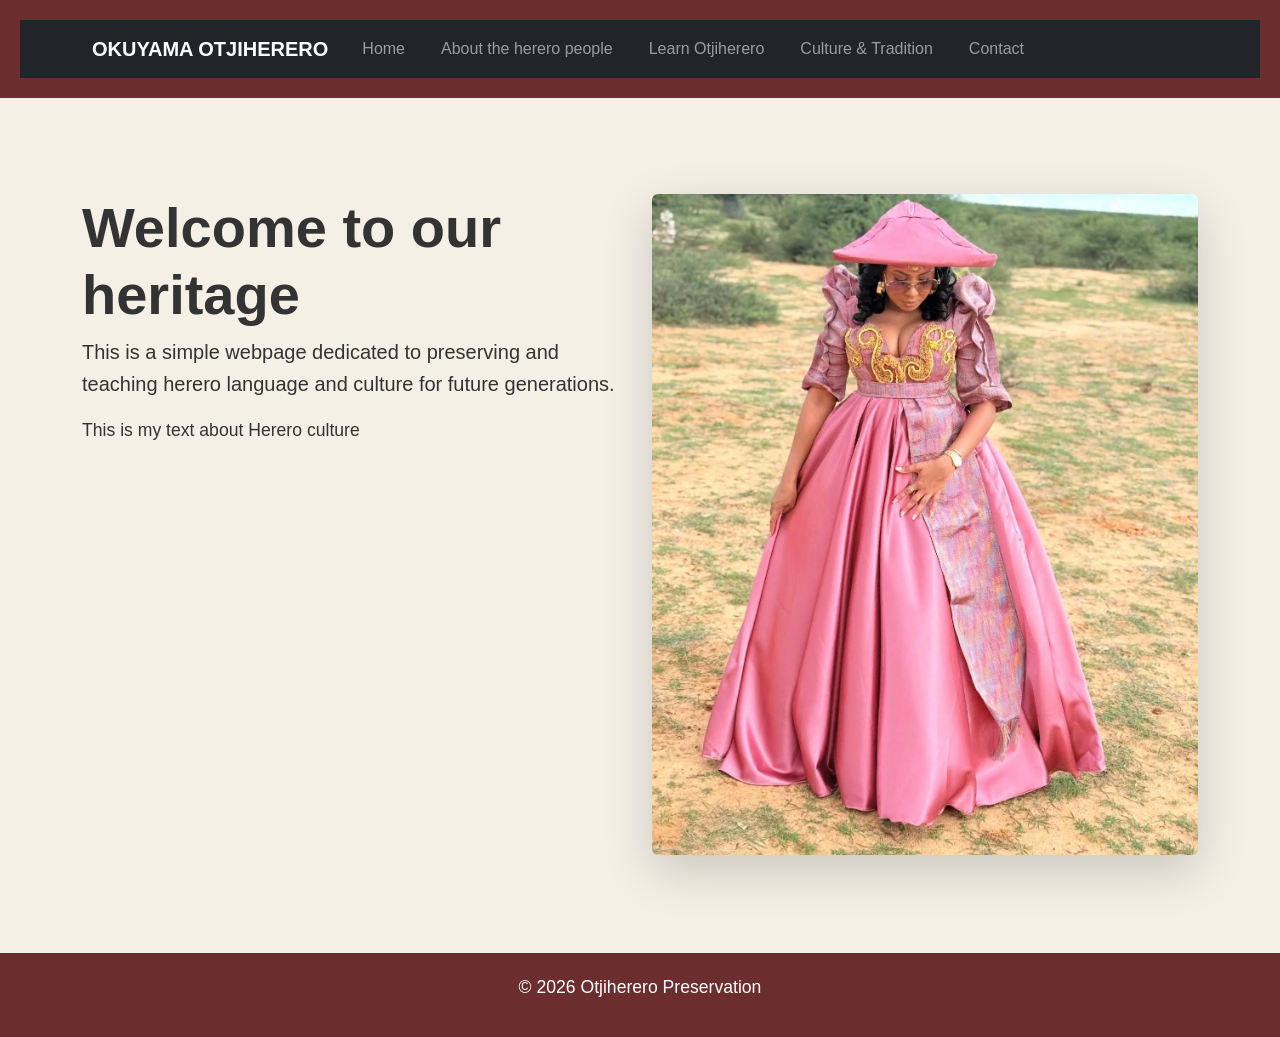
==== index.html @ 2dea7fc0 "Edited all pages" ====
<!DOCTYPE html>
<html lang="en">
<head>
   <meta charset="UTF-8">
   <meta name="viewport" content="width=device-width, initial-scale=1.0"> 
   <title>
      OKUYAMA OTJIHERERO 
      | PRESERVING HERERO CULTURE
   </title>
   <!--Bootstrap CSS-->
   <link href="https://cdn.jsdelivr.net/npm/bootstrap@5.3.0/dist/css/bootstrap.min.css" rel="stylesheet">
   <!--Custom CSS-->
   <link rel="stylesheet" href="styles.css">
</head>
<body>
   <header>
      <nav class="navbar navbar-expand-lg navbar-dark bg-dark">
         <div class="container">
            <a class="navbar-brand" href="index.html">OKUYAMA OTJIHERERO</a>
            <button class="navbar-toggler" type="button" data-bs-toggle="collapse" data-bs-target="#navbarNav">
               <span class="navbar-toggler-icon"></span>
            </button>
            <div class="collapse navbar-collapse" id="navbarNav">
               <ul class="navbar-nav">
                  <li class="nav-item">
                     <a class="nav-link" href="index.html">Home</a>
                  </li>
                  <li class="nav-item">
                     <a class="nav-link" href="about.html">About the herero people</a>
                  </li>
                  <li class="nav-item">
                     <a class="nav-link" href="language.html">Learn Otjiherero</a>
                  </li>
                  <li class="nav-item">
                     <a class="nav-link" href="culture.html">Culture & Tradition</a>
                  </li>
                  <li class="nav-item">
                     <a class="nav-link" href="contact.html">Contact</a>
                  </li>
               </ul>
            </div>  
         </div>
      </nav>
   </header>

   <main class="container my-5 py-5">
      <div class="row align-item-center">
       <div class="col-md-6">
        <h1 class="display-4 fw-bold">Welcome to our heritage</h1>
        <p class="lead">
         This is a simple webpage dedicated to preserving and teaching 
         herero language and culture for future generations.</P>
        <p>This is my text about Herero culture</p>
       </div>
       <div class="col-md-6 text-center">
         <img src="images/dress.jpg" alt="A herero victorian-inspired dress" class="img-fluid rounded shadow-lg border-brown">  
       </div> 
      </div>
   </main>

   <footer>
      <div class="container">
       <p>&copy; 2026 Otjiherero Preservation</p>
      </div>
   </footer>
   <!--Bootstrap JS and dependencies-->
   <script src="https://cdn.net/npm/@popperjs/core@2.11.6/dist/popper.min.js"></script>
   <script src="https://cdn.jsdelivr.net/npm/bootstrap@5.3.0/dist/js/bootstrap.min.js"></script>
</body>
</html>
---- styles.css ----
body {
  font-family: Arial, sans-serif;
  color: #333;
  background-color: #f5f0e6;
  margin: 0;
  padding: 0;
  line-height: 1.6; 
}

header {
  background-color: #6b2d2d;
  color: white;
  padding: 20px;
  text-align: center;
}    

header h1 {
    margin: 0;
}

nav a {
    color: white;
    text-decoration: none;
    margin: 0 10px;
    font-weight: bold;
}

nav a:hover {
    text-decoration: underline;
}

main {
    padding: 20px;
    max-width: 800px;
    margin: 0 auto;
}


footer {
    background-color: #6b2d2d;
    color: white;
    text-align: center;
    padding: 20px;
    width: 100%;
    margin-top: 50px;
}

p {
    font-size: 1.1em;
}

a {
 color: #333;
 text-decoration: none;
}

a:hover {
 text-decoration: underline;
}

main a[href^="mailto"]{
 color:#6b2d2d;
 font-weight: bold;
}

.custom-btn{
  background-color: #333;
  color: white;
  border: none;
  padding: 10px 20px;
}

.custom-btn:hover{
    background-color: #4a1f14; /*Darker red when hovering */
    color: white;
}
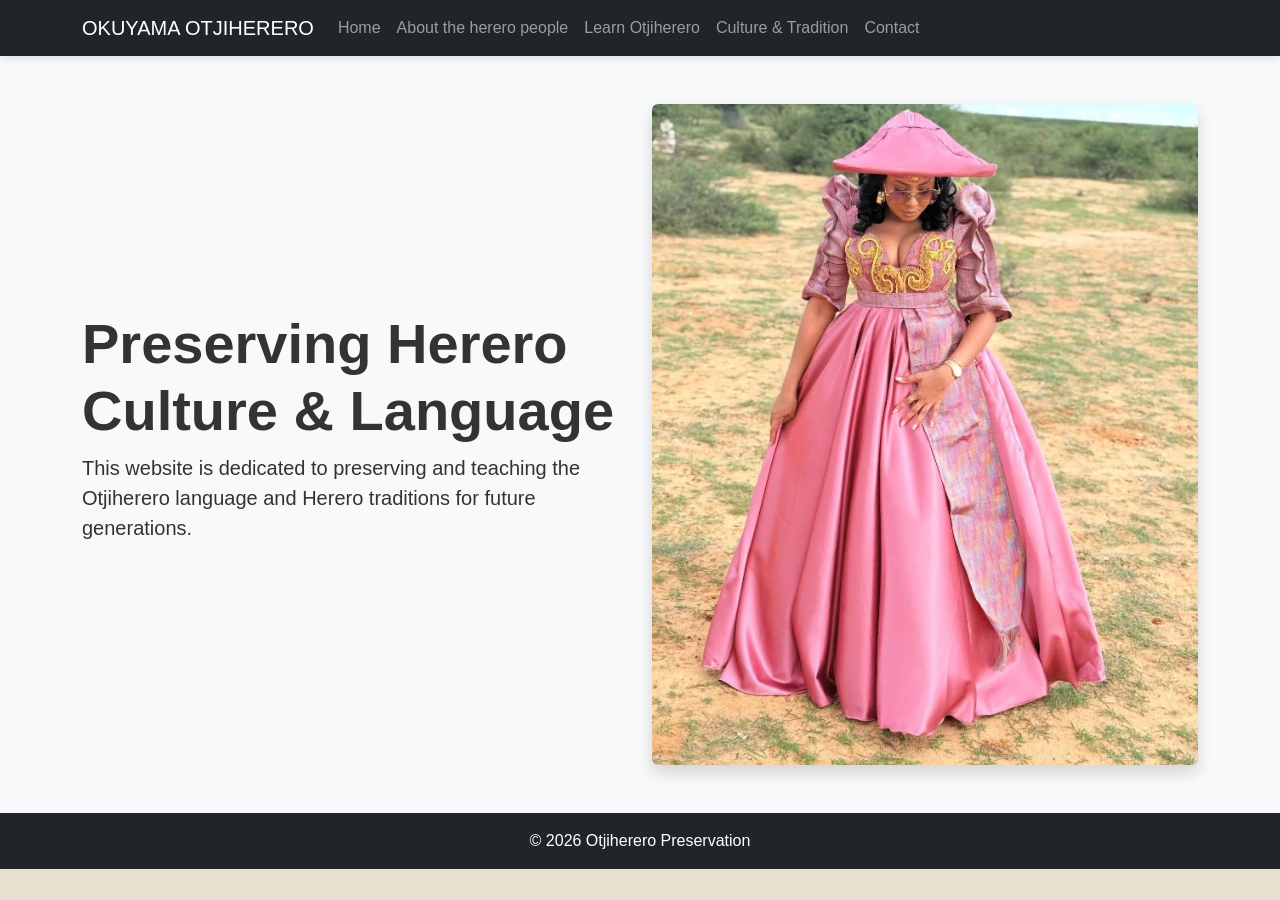
==== commit b228eedb: "All corrected" ====
--- a/index.html
+++ b/index.html
@@ -13,8 +13,8 @@
    <link rel="stylesheet" href="styles.css">
 </head>
 <body>
-   <header>
-      <nav class="navbar navbar-expand-lg navbar-dark bg-dark">
+   <!-- ===== NAVBAR ===== -->
+   <nav class="navbar navbar-expand-lg navbar-dark bg-dark">
          <div class="container">
             <a class="navbar-brand" href="index.html">OKUYAMA OTJIHERERO</a>
             <button class="navbar-toggler" type="button" data-bs-toggle="collapse" data-bs-target="#navbarNav">
@@ -22,49 +22,50 @@
             </button>
             <div class="collapse navbar-collapse" id="navbarNav">
                <ul class="navbar-nav">
-                  <li class="nav-item">
-                     <a class="nav-link" href="index.html">Home</a>
-                  </li>
-                  <li class="nav-item">
-                     <a class="nav-link" href="about.html">About the herero people</a>
-                  </li>
-                  <li class="nav-item">
-                     <a class="nav-link" href="language.html">Learn Otjiherero</a>
-                  </li>
-                  <li class="nav-item">
-                     <a class="nav-link" href="culture.html">Culture & Tradition</a>
-                  </li>
-                  <li class="nav-item">
-                     <a class="nav-link" href="contact.html">Contact</a>
-                  </li>
+                  <li class="nav-item"><a class="nav-link" href="index.html">Home</a></li>
+                  <li class="nav-item"><a class="nav-link" href="about.html">About the herero people</a></li>
+                  <li class="nav-item"><a class="nav-link" href="language.html">Learn Otjiherero</a></li>
+                  <li class="nav-item"><a class="nav-link" href="culture.html">Culture & Tradition</a></li>
+                  <li class="nav-item"><a class="nav-link" href="contact.html">Contact</a></li>
                </ul>
             </div>  
          </div>
-      </nav>
-   </header>
+   </nav>
 
-   <main class="container my-5 py-5">
-      <div class="row align-item-center">
-       <div class="col-md-6">
-        <h1 class="display-4 fw-bold">Welcome to our heritage</h1>
-        <p class="lead">
-         This is a simple webpage dedicated to preserving and teaching 
-         herero language and culture for future generations.</P>
-        <p>This is my text about Herero culture</p>
-       </div>
-       <div class="col-md-6 text-center">
-         <img src="images/dress.jpg" alt="A herero victorian-inspired dress" class="img-fluid rounded shadow-lg border-brown">  
-       </div> 
-      </div>
-   </main>
+   <!-- ===== HERO SECTION ===== -->
+<section class="bg-light py-5">
+    <div class="container">
+        <div class="row align-items-center">
 
-   <footer>
-      <div class="container">
-       <p>&copy; 2026 Otjiherero Preservation</p>
-      </div>
-   </footer>
-   <!--Bootstrap JS and dependencies-->
-   <script src="https://cdn.net/npm/@popperjs/core@2.11.6/dist/popper.min.js"></script>
-   <script src="https://cdn.jsdelivr.net/npm/bootstrap@5.3.0/dist/js/bootstrap.min.js"></script>
+            <!-- Text -->
+            <div class="col-md-6">
+                <h2 class="display-4 fw-bold">
+                    Preserving Herero Culture & Language
+                </h2>
+                <p class="lead">
+                    This website is dedicated to preserving and teaching 
+                    the Otjiherero language and Herero traditions for 
+                    future generations.
+                </p>
+            </div>
+
+            <!-- Image -->
+            <div class="col-md-6 text-center">
+                <img src="images/dress.jpg"alt="Herero Victorian inspired traditional dress"class="img-fluid rounded shadow">
+            </div>
+
+        </div>
+    </div>
+</section>
+
+<!-- ===== FOOTER ===== -->
+<footer class="bg-dark text-white text-center py-3">
+    <div class="container">
+        <p class="mb-0">&copy; 2026 Otjiherero Preservation</p>
+    </div>
+</footer>
+
+<!-- Bootstrap JS -->
+<script src="https://cdn.jsdelivr.net/npm/bootstrap@5.3.0/dist/js/bootstrap.bundle.min.js"></script>
 </body>
 </html>
--- a/styles.css
+++ b/styles.css
@@ -1,76 +1,49 @@
+/* Basic page style */
 body {
-  font-family: Arial, sans-serif;
-  color: #333;
-  background-color: #f5f0e6;
-  margin: 0;
-  padding: 0;
-  line-height: 1.6; 
+    font-family: Arial, sans-serif;
+    background-color: #e8dfd1;
+    color: #333;
 }
 
-header {
-  background-color: #6b2d2d;
-  color: white;
-  padding: 20px;
-  text-align: center;
-}    
-
-header h1 {
-    margin: 0;
+/* Add small shadow to navbar */
+.navbar {
+    box-shadow: 0 3px 8px rgba(0, 0, 0, 0.1);
 }
 
-nav a {
-    color: white;
-    text-decoration: none;
-    margin: 0 10px;
-    font-weight: bold;
+/* Hero section box */
+.hero-section {
+    background-color: white;
+    border-radius: 10px;
+    padding: 40px;
 }
 
-nav a:hover {
-    text-decoration: underline;
+/* Custom button color */
+.btn-dark {
+    background-color: #6b2d2d;
+    border: none;
 }
 
-main {
-    padding: 20px;
-    max-width: 800px;
-    margin: 0 auto;
+.btn-dark:hover {
+    background-color: #8a3c3c;
 }
 
+.custom-btn{
+    background-color: #333;
+    color: white;
+    border: none;
+    padding: 10px 20px;
+}
 
+.custom-btn:hover{
+    background-color: #4a1f14; /*Darker red when hovering*/
+    color: white;
+}
+
+/* Footer text size */
 footer {
     background-color: #6b2d2d;
     color: white;
     text-align: center;
-    padding: 20px;
+    padding: 15px;
     width: 100%;
-    margin-top: 50px;
-}
-
-p {
-    font-size: 1.1em;
-}
-
-a {
- color: #333;
- text-decoration: none;
-}
-
-a:hover {
- text-decoration: underline;
-}
-
-main a[href^="mailto"]{
- color:#6b2d2d;
- font-weight: bold;
-}
-
-.custom-btn{
-  background-color: #333;
-  color: white;
-  border: none;
-  padding: 10px 20px;
-}
-
-.custom-btn:hover{
-    background-color: #4a1f14; /*Darker red when hovering */
-    color: white;
 }
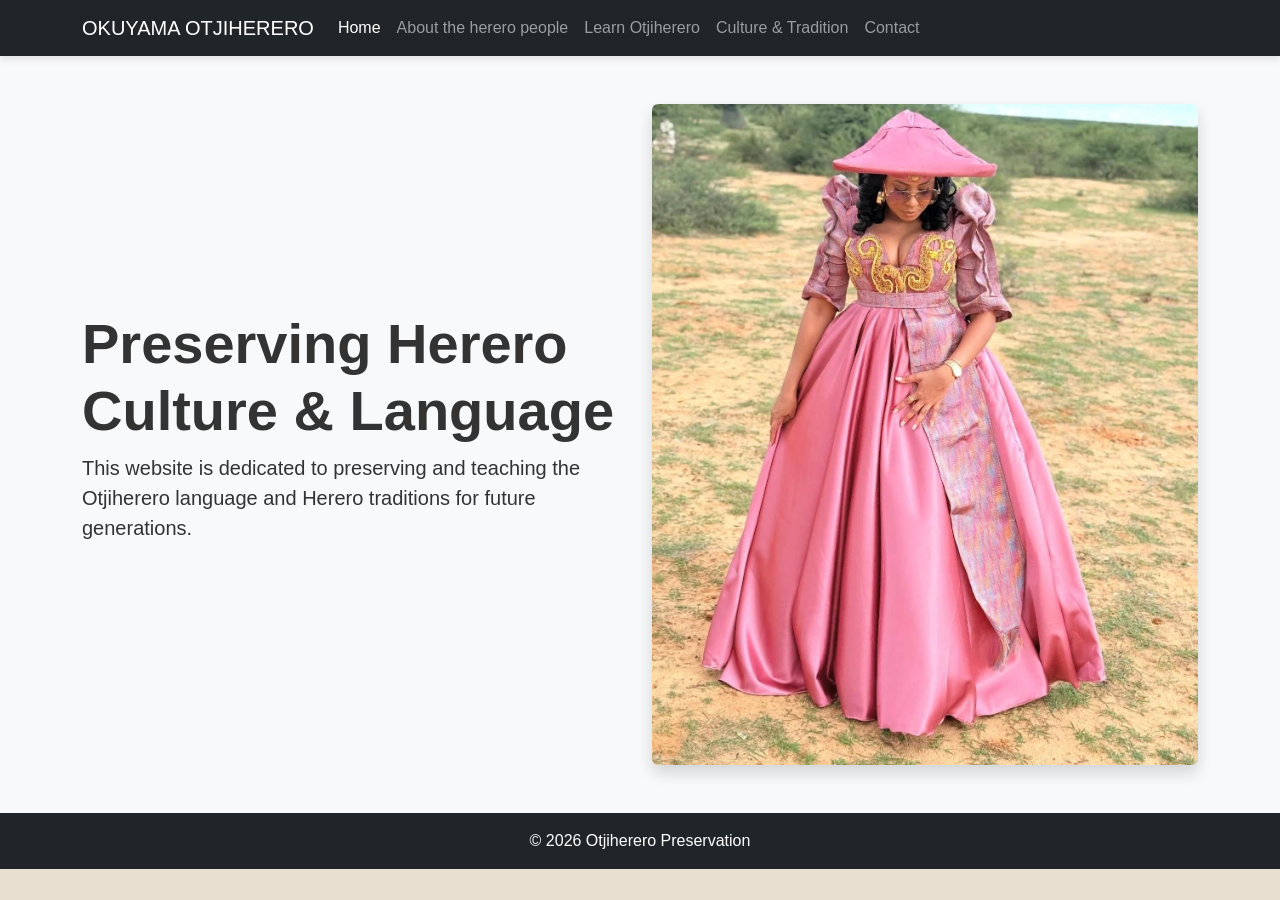
==== commit 4ea1a680: "All updated content" ====
--- a/index.html
+++ b/index.html
@@ -3,18 +3,16 @@
 <head>
    <meta charset="UTF-8">
    <meta name="viewport" content="width=device-width, initial-scale=1.0"> 
-   <title>
-      OKUYAMA OTJIHERERO 
-      | PRESERVING HERERO CULTURE
-   </title>
+   <title>OKUYAMA OTJIHERERO| PRESERVING HERERO CULTURE</title>
    <!--Bootstrap CSS-->
    <link href="https://cdn.jsdelivr.net/npm/bootstrap@5.3.0/dist/css/bootstrap.min.css" rel="stylesheet">
    <!--Custom CSS-->
    <link rel="stylesheet" href="styles.css">
 </head>
 <body>
-   <!-- ===== NAVBAR ===== -->
-   <nav class="navbar navbar-expand-lg navbar-dark bg-dark">
+    <header>
+     <!-- ===== NAVBAR ===== -->
+      <nav class="navbar navbar-expand-lg navbar-dark bg-dark">
          <div class="container">
             <a class="navbar-brand" href="index.html">OKUYAMA OTJIHERERO</a>
             <button class="navbar-toggler" type="button" data-bs-toggle="collapse" data-bs-target="#navbarNav">
@@ -22,7 +20,7 @@
             </button>
             <div class="collapse navbar-collapse" id="navbarNav">
                <ul class="navbar-nav">
-                  <li class="nav-item"><a class="nav-link" href="index.html">Home</a></li>
+                  <li class="nav-item"><a class="nav-link active" aria-current="page" href="index.html">Home</a></li>
                   <li class="nav-item"><a class="nav-link" href="about.html">About the herero people</a></li>
                   <li class="nav-item"><a class="nav-link" href="language.html">Learn Otjiherero</a></li>
                   <li class="nav-item"><a class="nav-link" href="culture.html">Culture & Tradition</a></li>
@@ -30,8 +28,10 @@
                </ul>
             </div>  
          </div>
-   </nav>
+      </nav>
+   </header>
 
+<main>
    <!-- ===== HERO SECTION ===== -->
 <section class="bg-light py-5">
     <div class="container">
@@ -43,28 +43,25 @@
                     Preserving Herero Culture & Language
                 </h2>
                 <p class="lead">
-                    This website is dedicated to preserving and teaching 
-                    the Otjiherero language and Herero traditions for 
-                    future generations.
+                    This website is dedicated to preserving and teaching the Otjiherero language and Herero traditions for future generations.
                 </p>
             </div>
 
             <!-- Image -->
             <div class="col-md-6 text-center">
-                <img src="images/dress.jpg"alt="Herero Victorian inspired traditional dress"class="img-fluid rounded shadow">
+                <img src="images/dress.jpg" alt="Herero Victorian inspired traditional dress" width="600" height="400" class="img-fluid rounded shadow">
             </div>
 
         </div>
     </div>
 </section>
-
+</main>
 <!-- ===== FOOTER ===== -->
 <footer class="bg-dark text-white text-center py-3">
     <div class="container">
-        <p class="mb-0">&copy; 2026 Otjiherero Preservation</p>
+        <p class="mb-0"> &copy; 2026 Otjiherero Preservation</p>
     </div>
 </footer>
-
 <!-- Bootstrap JS -->
 <script src="https://cdn.jsdelivr.net/npm/bootstrap@5.3.0/dist/js/bootstrap.bundle.min.js"></script>
 </body>
--- a/styles.css
+++ b/styles.css
@@ -7,6 +7,7 @@
 
 /* Add small shadow to navbar */
 .navbar {
+    /* horizontal | vertical | blur | color */
     box-shadow: 0 3px 8px rgba(0, 0, 0, 0.1);
 }
 
@@ -46,4 +47,21 @@
     text-align: center;
     padding: 15px;
     width: 100%;
+}
+
+/* Styling the table */
+table {
+    width: 40%;
+    border-collapse: collapse;
+    margin: 1opx auto;
+}
+
+th, td {
+    border: 1px solid #333;
+    padding: 5px;
+    text-align: center;
+}
+
+th {
+    background-color: #f2f2f2;
 }
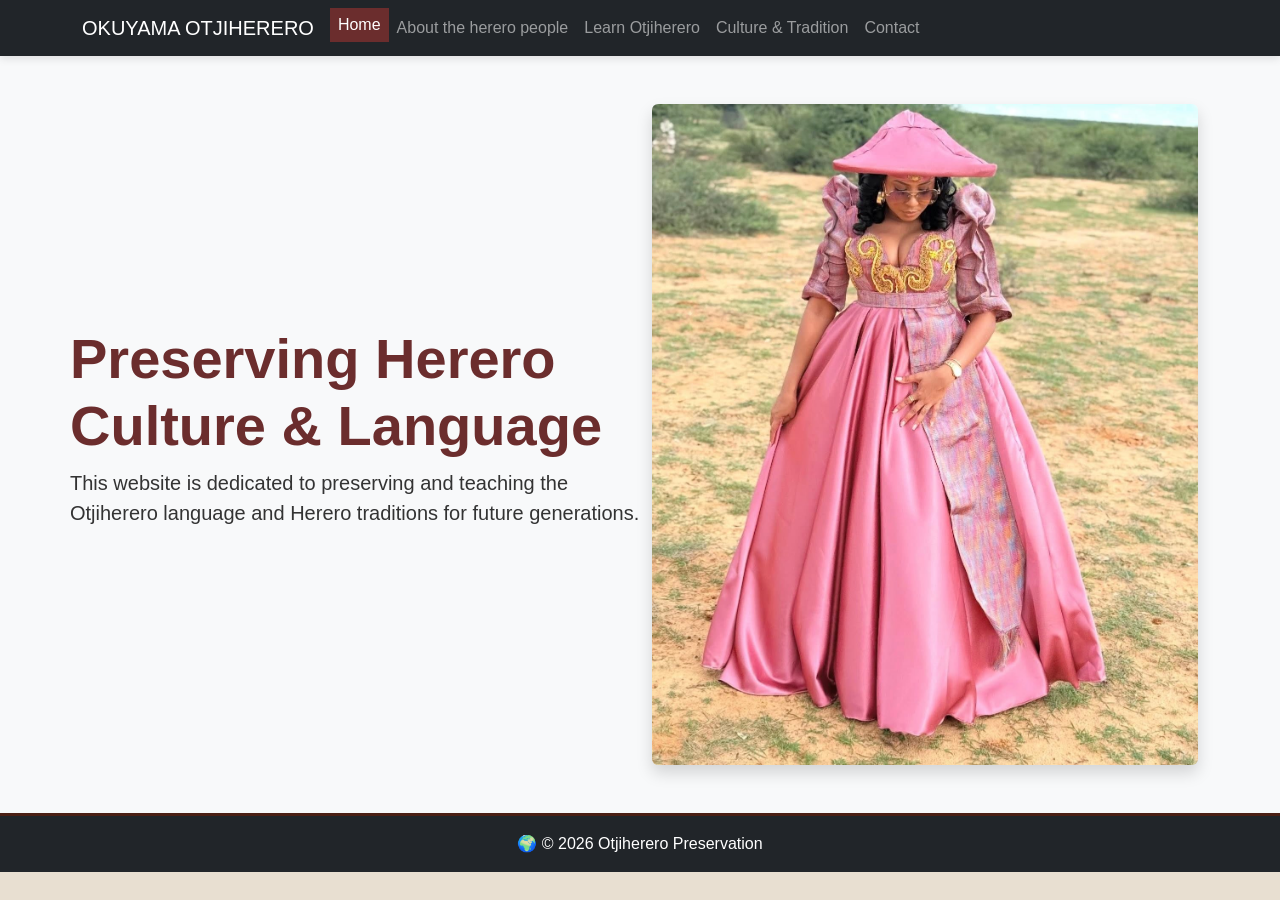
==== commit 91be5d8a: "Updated content" ====
--- a/index.html
+++ b/index.html
@@ -38,10 +38,10 @@
         <div class="row align-items-center">
 
             <!-- Text -->
-            <div class="col-md-6">
-                <h2 class="display-4 fw-bold">
+            <div class="col-md-6 fade-in" id="hero-text">
+                <h1 class="display-4 fw-bold heading-herero">
                     Preserving Herero Culture & Language
-                </h2>
+                </h1>
                 <p class="lead">
                     This website is dedicated to preserving and teaching the Otjiherero language and Herero traditions for future generations.
                 </p>
@@ -57,6 +57,7 @@
 </section>
 </main>
 <!-- ===== FOOTER ===== -->
+ <button id="backToTop" style="display: none; position: fixed; bottom: 30px; right: 30px; z-index: 999;" class="btn btn-dark">&#8679; Top</button>
 <footer class="bg-dark text-white text-center py-3">
     <div class="container">
         <p class="mb-0"> &copy; 2026 Otjiherero Preservation</p>
@@ -65,4 +66,4 @@
 <!-- Bootstrap JS -->
 <script src="https://cdn.jsdelivr.net/npm/bootstrap@5.3.0/dist/js/bootstrap.bundle.min.js"></script>
 </body>
-</html>+</h
--- a/styles.css
+++ b/styles.css
@@ -1,11 +1,41 @@
+/* CSS VRIABLES */
+:root {
+    --herero-red: #6b2d2d;
+    --herero-dark: #4a1f14;
+    --herero-bg: #e8dfd1;
+    --herero-light: #f9f3f0;
+    --herero-white: #ffffff;
+}
+
 /* Basic page style */
 body {
     font-family: Arial, sans-serif;
-    background-color: #e8dfd1;
+    background-color: var(--herero-bg);
     color: #333;
 }
+/* heading style*/
+h1, h2, h3 {
+    font-size: georgia, serif;
+}
+.heading-herero {
+    color: var(--herero-red);
+}
 
-/* Add small shadow to navbar */
+/* Add small color and shadow transition to navbar */
+nav .navbar {
+    font-size: 0.95;
+    border-radius: 5px;
+    transition: background-clor 0.3s ease;
+}
+nav .nav-link.active {
+    background-color: #6b2d2d;
+    color: white !important;
+    padding: 5px 10px;
+}
+nav .nav-link:hover {
+    background-color: rgba(107, 45, 45, 0.2);
+    color: white !important;
+}
 .navbar {
     /* horizontal | vertical | blur | color */
     box-shadow: 0 3px 8px rgba(0, 0, 0, 0.1);
@@ -13,19 +43,20 @@
 
 /* Hero section box */
 .hero-section {
-    background-color: white;
+    background-color: var(--herero-white);
     border-radius: 10px;
     padding: 40px;
+    border-bottom: 3px solid var(--herero-red);
 }
 
 /* Custom button color */
 .btn-dark {
-    background-color: #6b2d2d;
+    background-color: var(--herero-red);
     border: none;
 }
 
 .btn-dark:hover {
-    background-color: #8a3c3c;
+    background-color: var(--herero-dark);
 }
 
 .custom-btn{
@@ -33,35 +64,110 @@
     color: white;
     border: none;
     padding: 10px 20px;
+    border-radius: 5px;
 }
 
 .custom-btn:hover{
-    background-color: #4a1f14; /*Darker red when hovering*/
+    background-color: var(--herero-dark); /*Darker red when hovering*/
     color: white;
+}
+
+/* hero text container */
+#hero-text {
+    padding: 2rem 0;
 }
 
 /* Footer text size */
 footer {
-    background-color: #6b2d2d;
+    background-color: var(--herero-red);
     color: white;
     text-align: center;
     padding: 15px;
     width: 100%;
+    border-top: 3px solid var(--herero-dark);
+}
+footer p::before {
+    content: "🌍";
 }
 
 /* Styling the table */
 table {
-    width: 40%;
+    width: 60%;
     border-collapse: collapse;
-    margin: 1opx auto;
+    margin: 10px auto;
 }
 
 th, td {
     border: 1px solid #333;
-    padding: 5px;
+    padding: 8px 12px;
     text-align: center;
 }
 
 th {
-    background-color: #f2f2f2;
-}+    background-color: var(--herero-red);
+}
+tr:nth-child(even) {
+    background-color: #f2e8e7;
+}
+tr:hover {
+    background-color: #ddd;
+}
+
+/* card hover effect */
+.custom-card {
+    border: none;
+    border-radius: 10px;
+    box-shadow: 0 4px 12px rgba(0, 0, 0, 0.1);
+    transition: transform 0.3s ease;
+}
+.custom-card:hover {
+    transform: translateY(-5px);
+}
+
+/* ANIMATION */
+@keyframes fadeInUp {
+    from{
+        opacity: 0;
+        transform: translateY(30px);
+    }
+    to {
+        opacity: 1;
+        transform: translateY(0);
+    }
+}
+/* Apply animation */
+.fade-in {
+    animation: fadeInUp 1s ease forwards;
+}
+
+/* MEDIA QUERY */
+     /* tablet */
+    @media (max-width: 768px) {
+     .hero-section {
+        text-align: center;
+        padding: 20px;
+     }
+     .hero-section img {
+        margin-top: 1.5rem;
+        width: 100%;
+     }
+     h1 {
+      font-size: 1.8rem;
+     }
+     table {
+        width: 100%;
+        font-size: 0.85;
+     }
+    }
+    /* Phone */
+    @media (max-width: 480px) {
+      .nav-brand {
+        font-size: 1rem;
+      }  
+      body {
+        font-size: 0.9rem;
+      }
+      footer p {
+        font-size: 0.8rem;
+      }
+    }
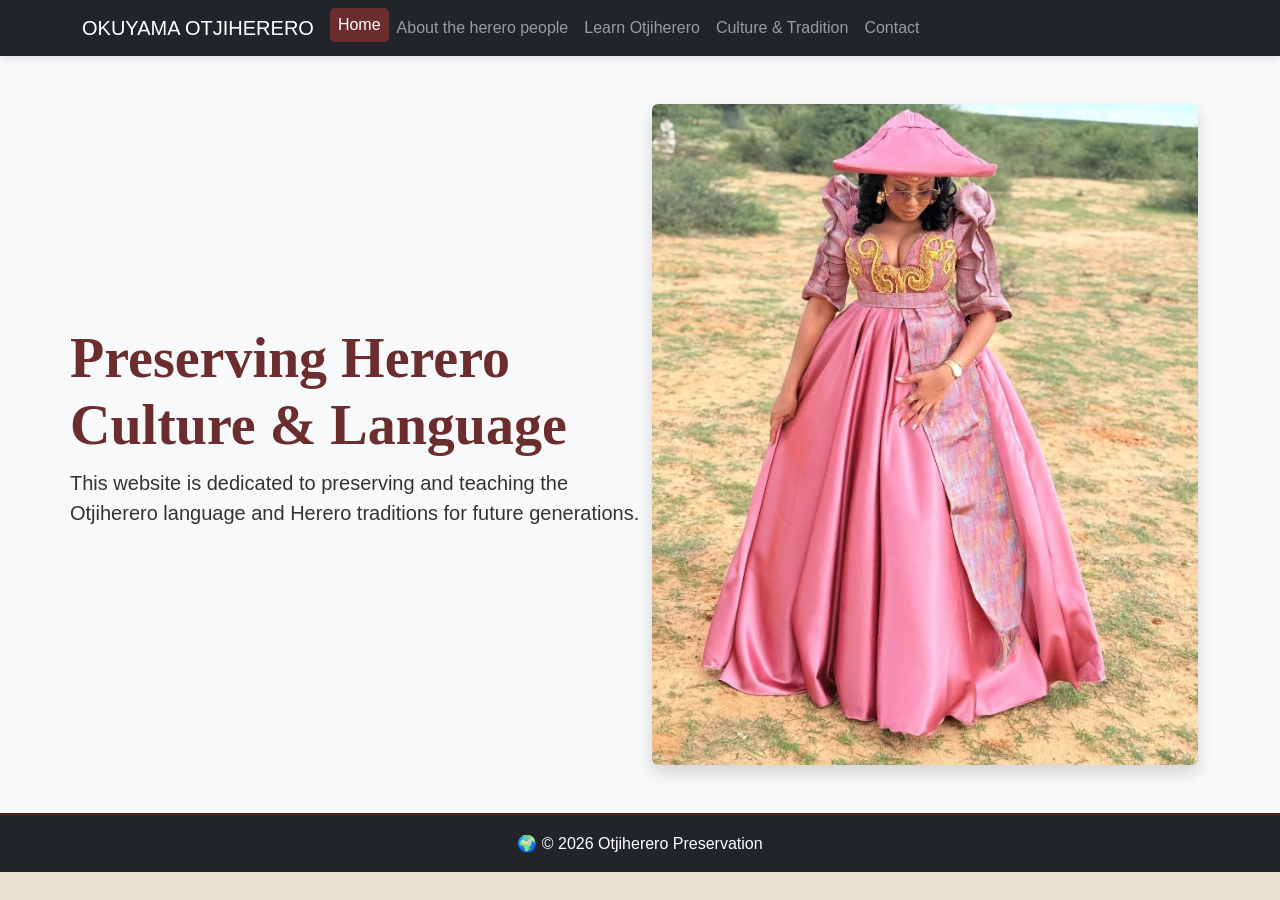
==== commit 3196c880: "Updated content" ====
--- a/index.html
+++ b/index.html
@@ -6,6 +6,8 @@
    <title>OKUYAMA OTJIHERERO| PRESERVING HERERO CULTURE</title>
    <!--Bootstrap CSS-->
    <link href="https://cdn.jsdelivr.net/npm/bootstrap@5.3.0/dist/css/bootstrap.min.css" rel="stylesheet">
+   <!--Java script-->
+   <script src="script.js"></script>
    <!--Custom CSS-->
    <link rel="stylesheet" href="styles.css">
 </head>
@@ -65,5 +67,4 @@
 </footer>
 <!-- Bootstrap JS -->
 <script src="https://cdn.jsdelivr.net/npm/bootstrap@5.3.0/dist/js/bootstrap.bundle.min.js"></script>
-</body>
-</h+</body>
--- a/styles.css
+++ b/styles.css
@@ -15,17 +15,17 @@
 }
 /* heading style*/
 h1, h2, h3 {
-    font-size: georgia, serif;
+    font-family: georgia, serif;
 }
 .heading-herero {
     color: var(--herero-red);
 }
 
 /* Add small color and shadow transition to navbar */
-nav .navbar {
+nav .nav-link {
     font-size: 0.95;
     border-radius: 5px;
-    transition: background-clor 0.3s ease;
+    transition: background-color 0.3s ease;
 }
 nav .nav-link.active {
     background-color: #6b2d2d;
@@ -156,12 +156,12 @@
      }
      table {
         width: 100%;
-        font-size: 0.85;
+        font-size: 0.85rem;
      }
     }
     /* Phone */
     @media (max-width: 480px) {
-      .nav-brand {
+      .navbar-brand {
         font-size: 1rem;
       }  
       body {
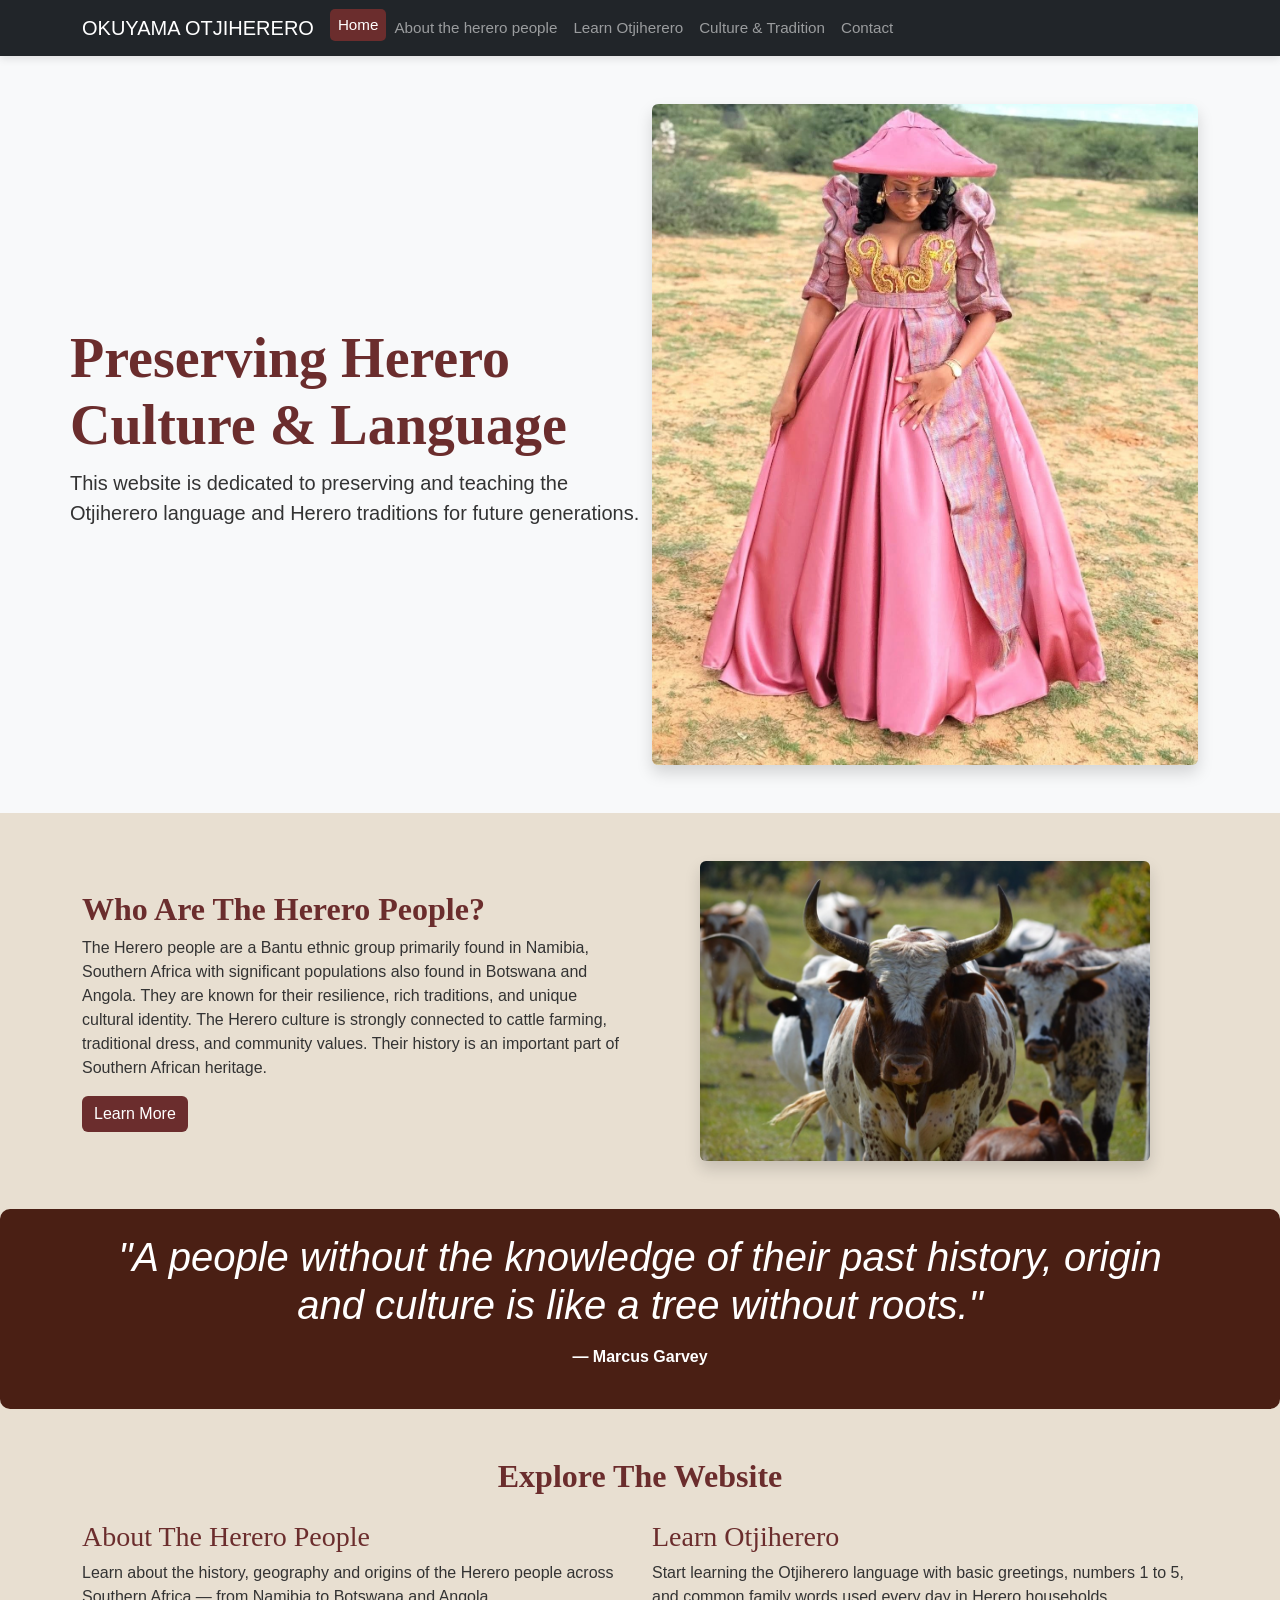
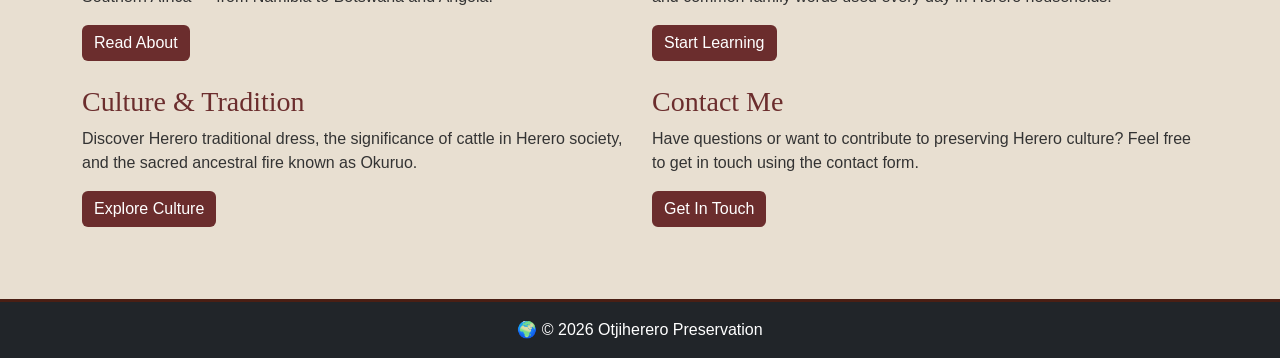
==== commit 1b478c66: "corrected content" ====
--- a/index.html
+++ b/index.html
@@ -6,8 +6,6 @@
    <title>OKUYAMA OTJIHERERO| PRESERVING HERERO CULTURE</title>
    <!--Bootstrap CSS-->
    <link href="https://cdn.jsdelivr.net/npm/bootstrap@5.3.0/dist/css/bootstrap.min.css" rel="stylesheet">
-   <!--Java script-->
-   <script src="script.js"></script>
    <!--Custom CSS-->
    <link rel="stylesheet" href="styles.css">
 </head>
@@ -57,6 +55,80 @@
         </div>
     </div>
 </section>
+<!-- ===== INTRODUCTIO SECTION ===== -->
+<section class="container my-5">
+    <div class="row align-items-center">
+        <div class="col-md-6">
+            <h2 class="fw-bold heading-herero">Who Are The Herero People?</h2>
+            <p>
+                The Herero people are a Bantu ethnic group primarily found in Namibia, Southern Africa with significant populations also found in Botswana and Angola. They are known for their resilience, rich traditions, and unique cultural identity. The Herero culture is strongly connected to cattle farming, traditional dress, and community values. Their history is an important part of Southern African heritage.
+            </p>
+            <a href="about.html" class="btn btn-dark">Learn More</a>
+        </div>
+        <div class="col-md-6 text-center">
+            <img src="images/cattle.png" alt="cattle" width="450" height="300" class="img-fluid rounded shadow">
+        </div>
+    </div>
+</section>
+<!-- ===== QUOTE SECTION ===== -->
+<section class="quote-section my-5 py-4">
+    <div class="container text-center">
+        <p class="display-6 fst-italic">
+            "A people without the knowledge of their past history, 
+            origin and culture is like a tree without roots."
+        </p>
+        <p class="fw-bold">— Marcus Garvey</p>
+    </div>
+</section>
+
+<!-- ===== QUICK LINKS SECTION ===== -->
+<section class="container my-5">
+    <h2 class="fw-bold heading-herero text-center mb-4">Explore The Website</h2>
+
+    <div class="row">
+
+        <div class="col-md-6 mb-4">
+            <h3 class="heading-herero">About The Herero People</h3>
+            <p>
+                Learn about the history, geography and origins of the 
+                Herero people across Southern Africa — from Namibia to 
+                Botswana and Angola.
+            </p>
+            <a href="about.html" class="btn btn-dark">Read About</a>
+        </div>
+
+        <div class="col-md-6 mb-4">
+            <h3 class="heading-herero">Learn Otjiherero</h3>
+            <p>
+                Start learning the Otjiherero language with basic greetings, 
+                numbers 1 to 5, and common family words used every day 
+                in Herero households.
+            </p>
+            <a href="language.html" class="btn btn-dark">Start Learning</a>
+        </div>
+
+        <div class="col-md-6 mb-4">
+            <h3 class="heading-herero">Culture & Tradition</h3>
+            <p>
+                Discover Herero traditional dress, the significance of 
+                cattle in Herero society, and the sacred ancestral fire 
+                known as Okuruo.
+            </p>
+            <a href="culture.html" class="btn btn-dark">Explore Culture</a>
+        </div>
+
+        <div class="col-md-6 mb-4">
+            <h3 class="heading-herero">Contact Me</h3>
+            <p>
+                Have questions or want to contribute to preserving 
+                Herero culture? Feel free to get in touch using 
+                the contact form.
+            </p>
+            <a href="contact.html" class="btn btn-dark">Get In Touch</a>
+        </div>
+
+    </div>
+</section>
 </main>
 <!-- ===== FOOTER ===== -->
  <button id="backToTop" style="display: none; position: fixed; bottom: 30px; right: 30px; z-index: 999;" class="btn btn-dark">&#8679; Top</button>
@@ -67,4 +139,5 @@
 </footer>
 <!-- Bootstrap JS -->
 <script src="https://cdn.jsdelivr.net/npm/bootstrap@5.3.0/dist/js/bootstrap.bundle.min.js"></script>
+<script src="script.js"></script>
 </body>
--- a/styles.css
+++ b/styles.css
@@ -15,7 +15,7 @@
 }
 /* heading style*/
 h1, h2, h3 {
-    font-family: georgia, serif;
+    font-family: Georgia, serif;
 }
 .heading-herero {
     color: var(--herero-red);
@@ -23,7 +23,7 @@
 
 /* Add small color and shadow transition to navbar */
 nav .nav-link {
-    font-size: 0.95;
+    font-size: 0.95em;
     border-radius: 5px;
     transition: background-color 0.3s ease;
 }
@@ -170,4 +170,28 @@
       footer p {
         font-size: 0.8rem;
       }
-    }+    }
+
+/* contact form*/
+.contact-card {
+    background-color: var(--herero-red);
+    border-radius: 10px;
+    border: none;
+}    
+.contact-card .form-control {
+    background-color: #888888;
+    border: none;
+}
+.contact-card .form-label {
+    color: white;
+}
+
+/* Quote section */
+.quote-section {
+    background-color: var(--herero-dark);
+    border-radius: 10px;
+}
+
+.quote-section p {
+    color: white;
+}
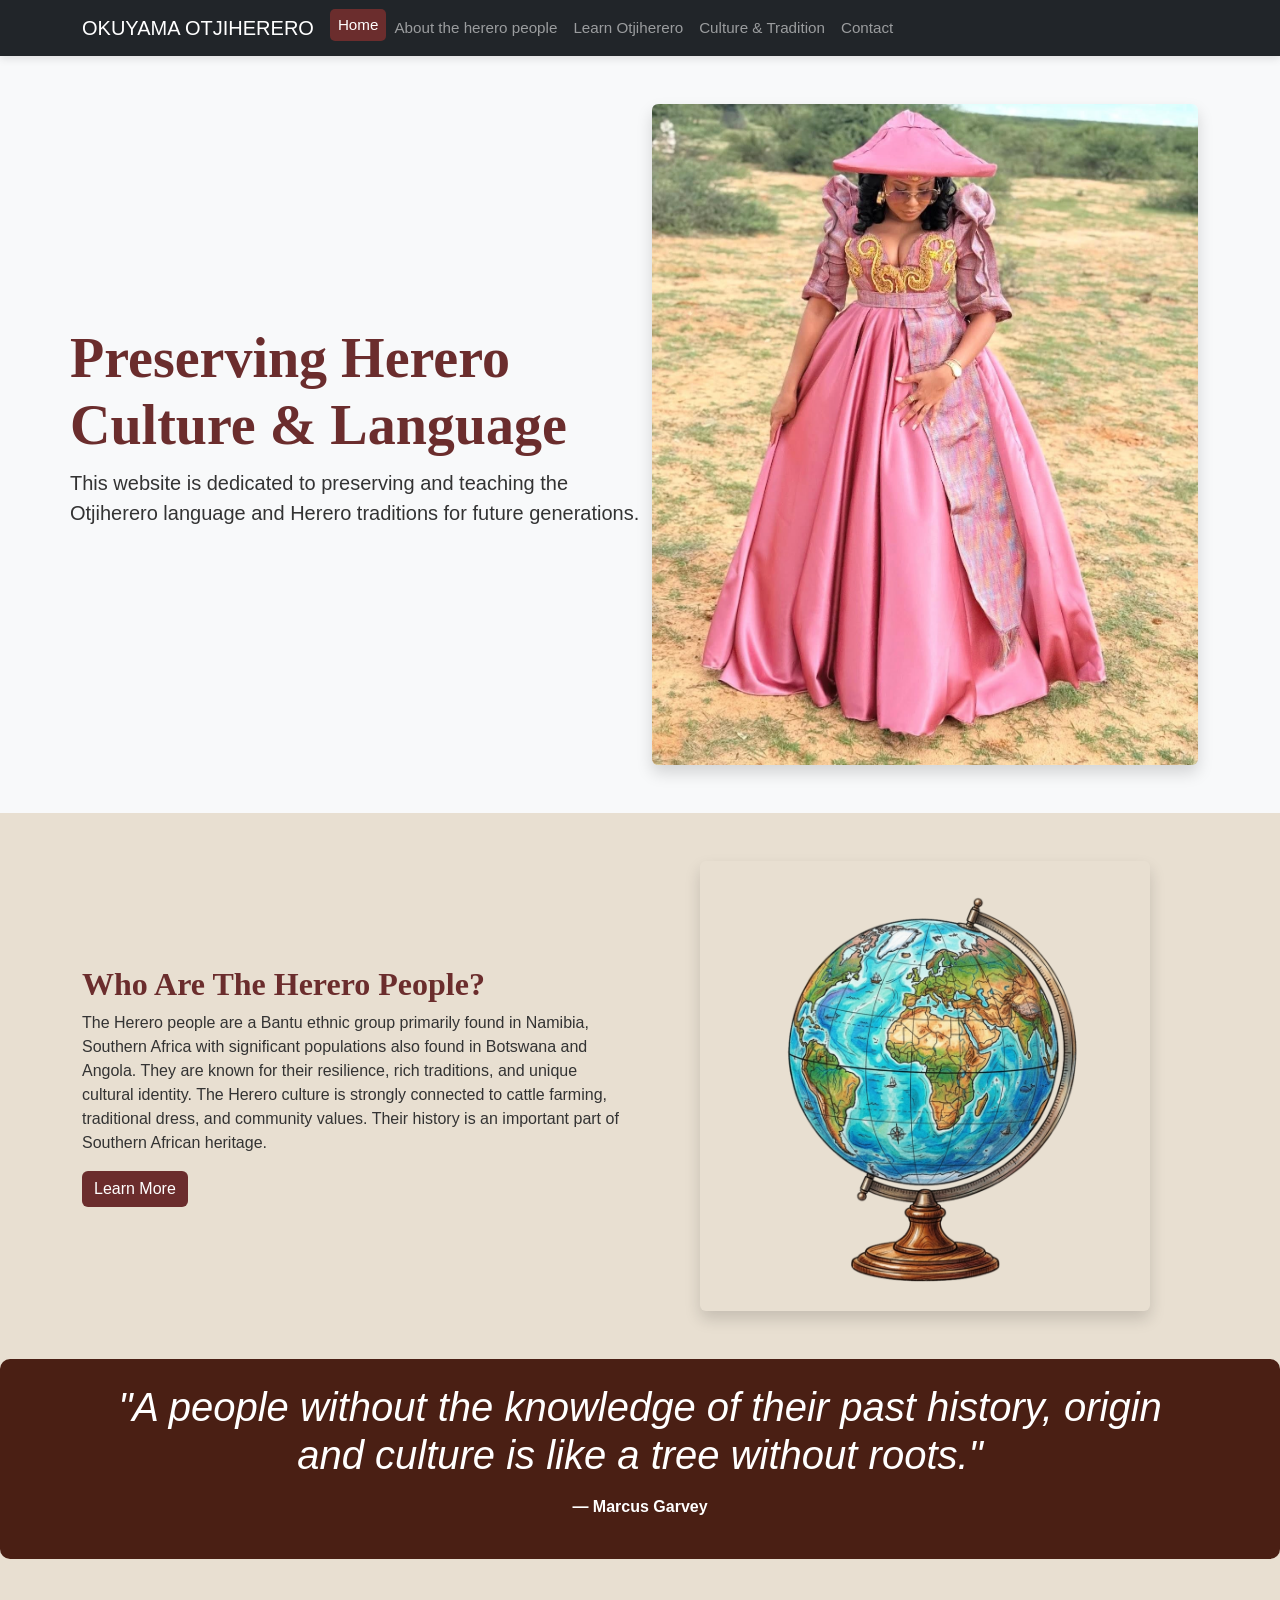
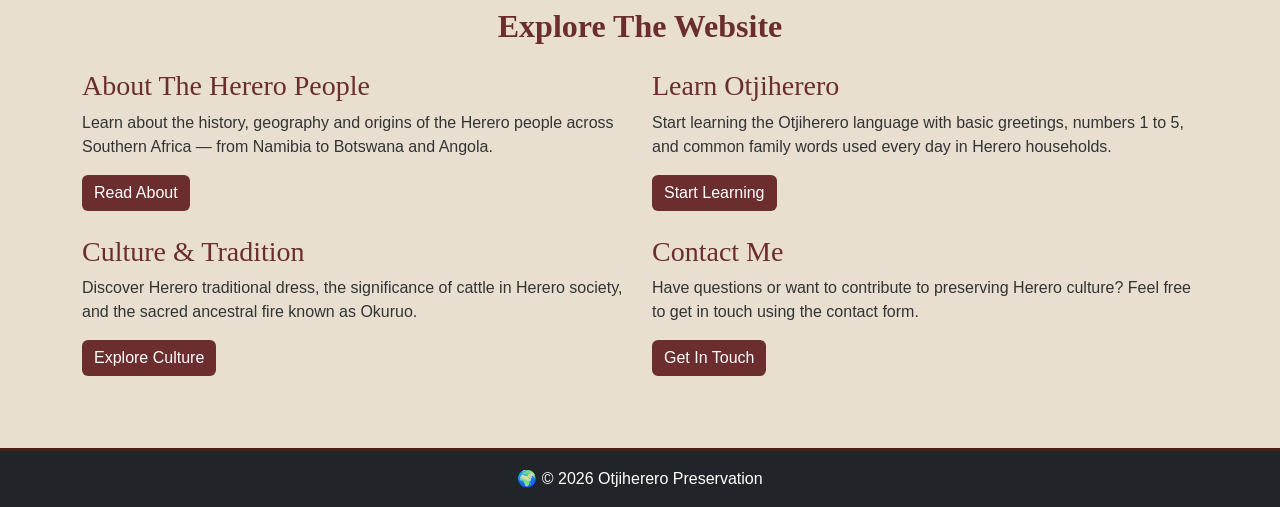
==== commit 6fd1353d: "Correction on pages" ====
--- a/index.html
+++ b/index.html
@@ -66,7 +66,7 @@
             <a href="about.html" class="btn btn-dark">Learn More</a>
         </div>
         <div class="col-md-6 text-center">
-            <img src="images/cattle.png" alt="cattle" width="450" height="300" class="img-fluid rounded shadow">
+            <img src="images/globe.png" alt="globe" width="450" height="300" class="img-fluid rounded shadow">
         </div>
     </div>
 </section>
